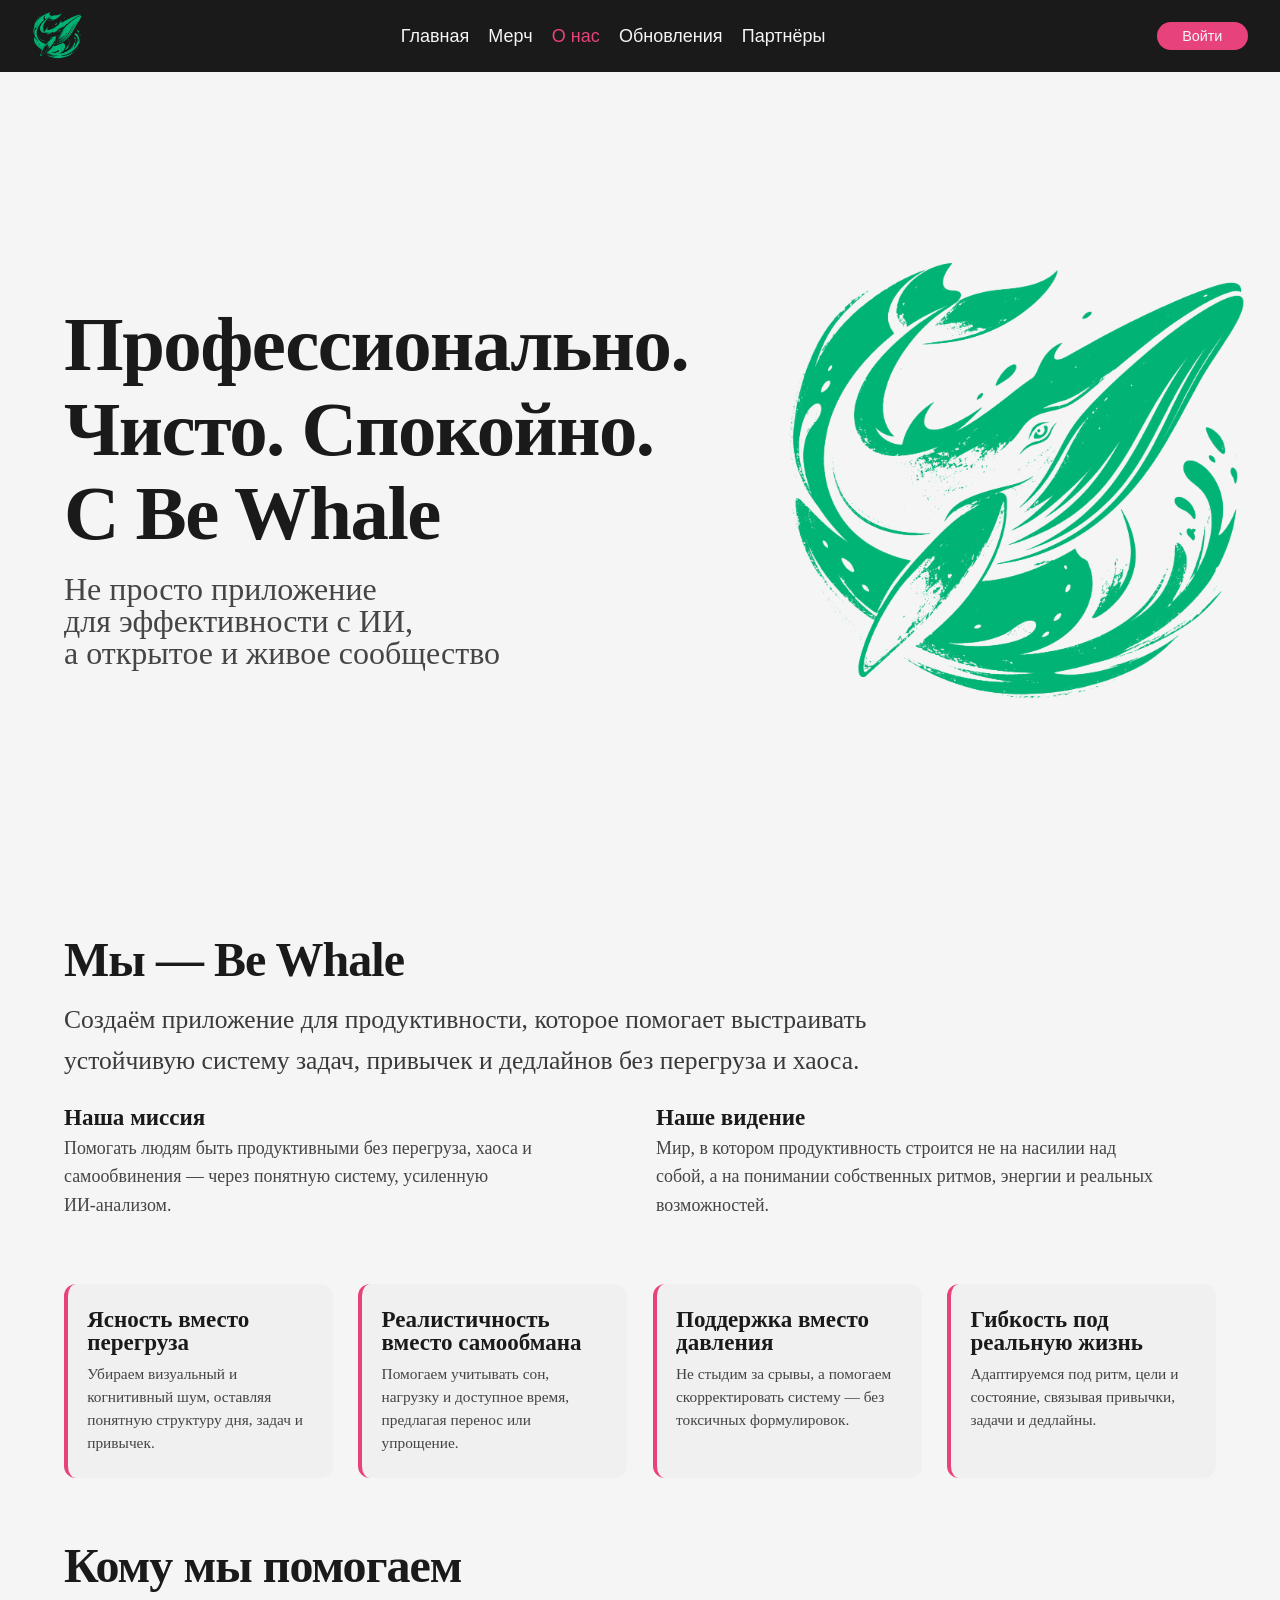
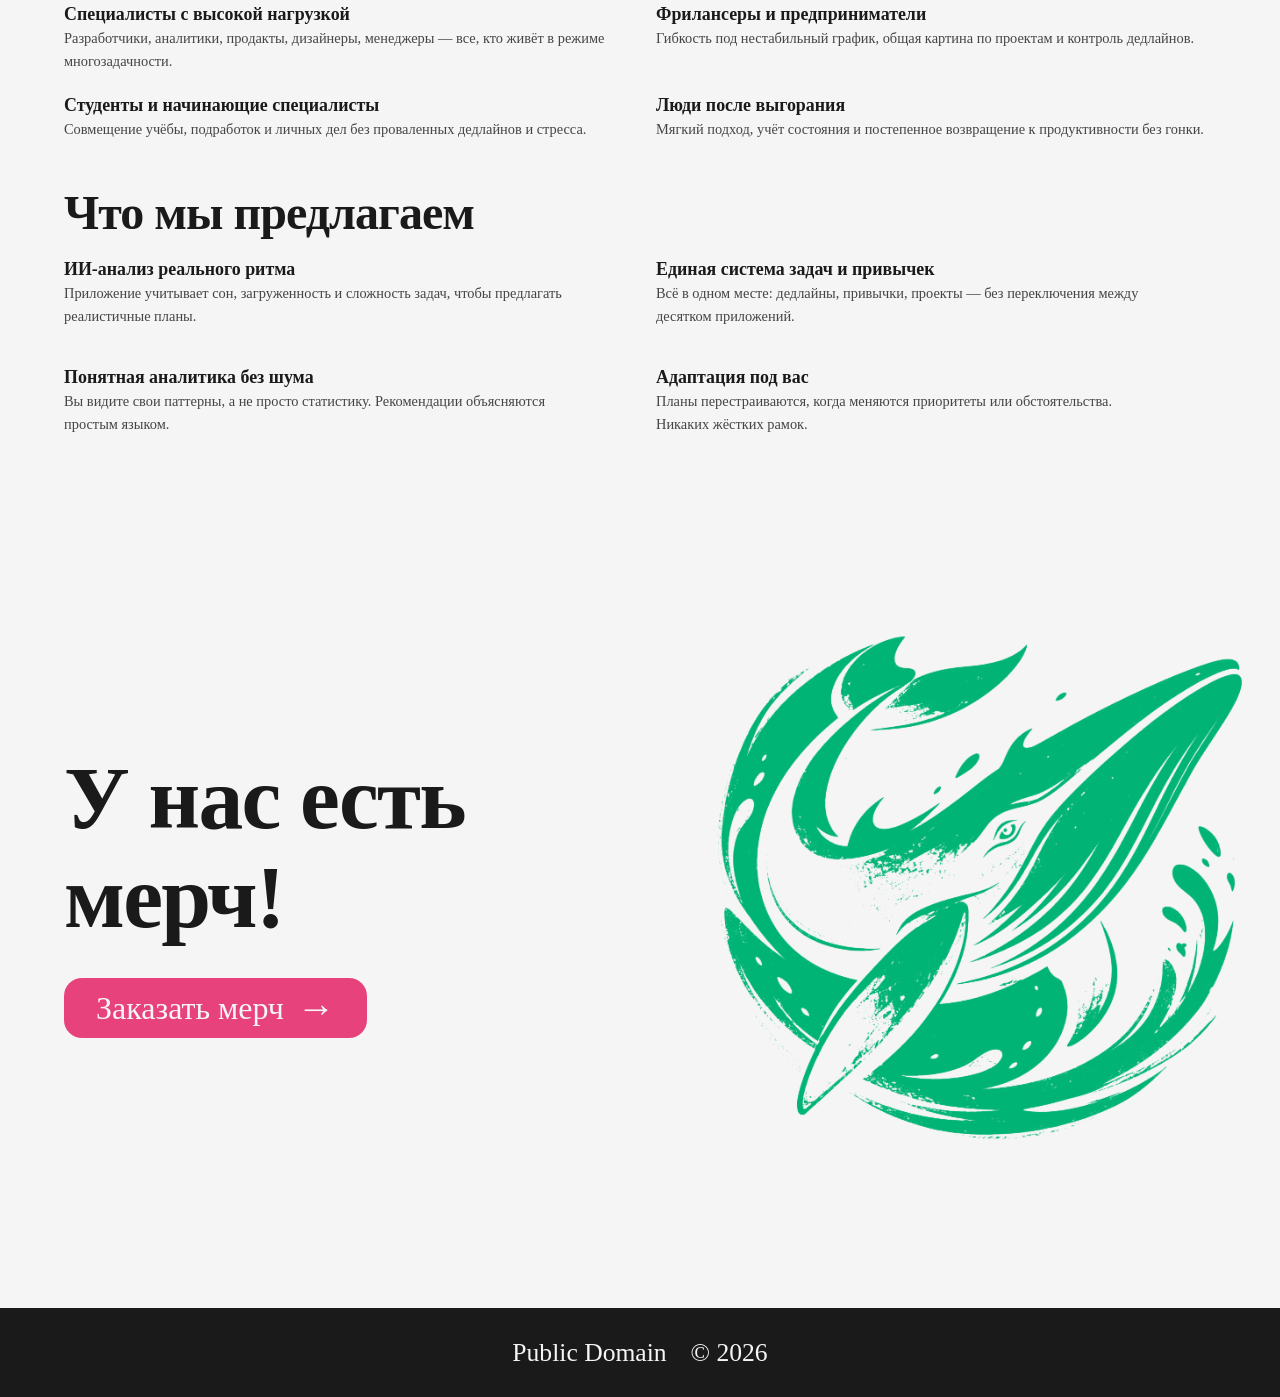
==== About/index.html @ fb54b2c3 "Add files via upload" ====
﻿<!DOCTYPE html>
<html lang="ru">
<head>
    <meta charset="UTF-8" />
    <title>О нас | Be Whale</title>
    <link rel="stylesheet" href="../styles/base.css" />
    <script src="/preload.js" defer data-base="../"></script>
    <script src="/anchor-scroll.js" defer></script>
    <link rel="icon" href="../assets/images/logo.png" />
    <meta name="viewport" content="width=device-width, initial-scale=1.0" />
</head>
<body>

<site-navigation base="../"></site-navigation>
<hero-banner base="../"></hero-banner>

<!-- ===== ОБНОВЛЁННАЯ СТРАНИЦА "О НАС" ===== -->
<section class="about-section">
    <div class="about-container">

        <!-- Кто мы (миссия + видение) -->
        <div class="about-block about-intro">
            <h2>Мы — Be Whale</h2>
            <p class="lead">
                Создаём приложение для продуктивности, которое помогает выстраивать устойчивую систему задач, привычек и дедлайнов без перегруза и хаоса.
            </p>
            <div class="mission-vision">
                <div>
                    <h3>Наша миссия</h3>
                    <p>Помогать людям быть продуктивными без перегруза, хаоса и самообвинения — через понятную систему, усиленную ИИ‑анализом.</p>
                </div>
                <div>
                    <h3>Наше видение</h3>
                    <p>Мир, в котором продуктивность строится не на насилии над собой, а на понимании собственных ритмов, энергии и реальных возможностей.</p>
                </div>
            </div>
        </div>

        <!-- Наши ценности (4 столбца) -->
        <div class="about-values">
            <div class="value-item">
                <h3>Ясность вместо перегруза</h3>
                <p>Убираем визуальный и когнитивный шум, оставляя понятную структуру дня, задач и привычек.</p>
            </div>
            <div class="value-item">
                <h3>Реалистичность вместо самообмана</h3>
                <p>Помогаем учитывать сон, нагрузку и доступное время, предлагая перенос или упрощение.</p>
            </div>
            <div class="value-item">
                <h3>Поддержка вместо давления</h3>
                <p>Не стыдим за срывы, а помогаем скорректировать систему — без токсичных формулировок.</p>
            </div>
            <div class="value-item">
                <h3>Гибкость под реальную жизнь</h3>
                <p>Адаптируемся под ритм, цели и состояние, связывая привычки, задачи и дедлайны.</p>
            </div>
        </div>

        <!-- Для кого мы -->
        <div class="about-block about-audience">
            <h2>Кому мы помогаем</h2>
            <div class="audience-grid">
                <div>
                    <h4>Специалисты с высокой нагрузкой</h4>
                    <p>Разработчики, аналитики, продакты, дизайнеры, менеджеры — все, кто живёт в режиме многозадачности.</p>
                </div>
                <div>
                    <h4>Фрилансеры и предприниматели</h4>
                    <p>Гибкость под нестабильный график, общая картина по проектам и контроль дедлайнов.</p>
                </div>
                <div>
                    <h4>Студенты и начинающие специалисты</h4>
                    <p>Совмещение учёбы, подработок и личных дел без проваленных дедлайнов и стресса.</p>
                </div>
                <div>
                    <h4>Люди после выгорания</h4>
                    <p>Мягкий подход, учёт состояния и постепенное возвращение к продуктивности без гонки.</p>
                </div>
            </div>
        </div>

        <!-- Что мы предлагаем (вместо ключевых характеристик) -->
        <div class="about-block about-offer">
            <h2>Что мы предлагаем</h2>
            <div class="offer-grid">
                <div class="offer-item">
                    <h4>ИИ‑анализ реального ритма</h4>
                    <p>Приложение учитывает сон, загруженность и сложность задач, чтобы предлагать реалистичные планы.</p>
                </div>
                <div class="offer-item">
                    <h4>Единая система задач и привычек</h4>
                    <p>Всё в одном месте: дедлайны, привычки, проекты — без переключения между десятком приложений.</p>
                </div>
                <div class="offer-item">
                    <h4>Понятная аналитика без шума</h4>
                    <p>Вы видите свои паттерны, а не просто статистику. Рекомендации объясняются простым языком.</p>
                </div>
                <div class="offer-item">
                    <h4>Адаптация под вас</h4>
                    <p>Планы перестраиваются, когда меняются приоритеты или обстоятельства. Никаких жёстких рамок.</p>
                </div>
            </div>
        </div>

    </div>
</section>

<merch-banner base="../"></merch-banner>

<footer class="site-footer">
    <span class="license">Public Domain</span>
    <span class="copyright">© 2026</span>
</footer>

<script type="module" src="/components/merch.js"></script>
<script type="module" src="/components/hero.js"></script>
<script type="module" src="/components/nav.js"></script>
</body>
</html>
---- styles/base.css ----
﻿@import url("reset.css");
@import url("variables.css");
@import url("global.css");
@import url("nav.css");
@import url("about.css");
@import url("hero.css");
@import url("merch.css");
@import url("news.css");
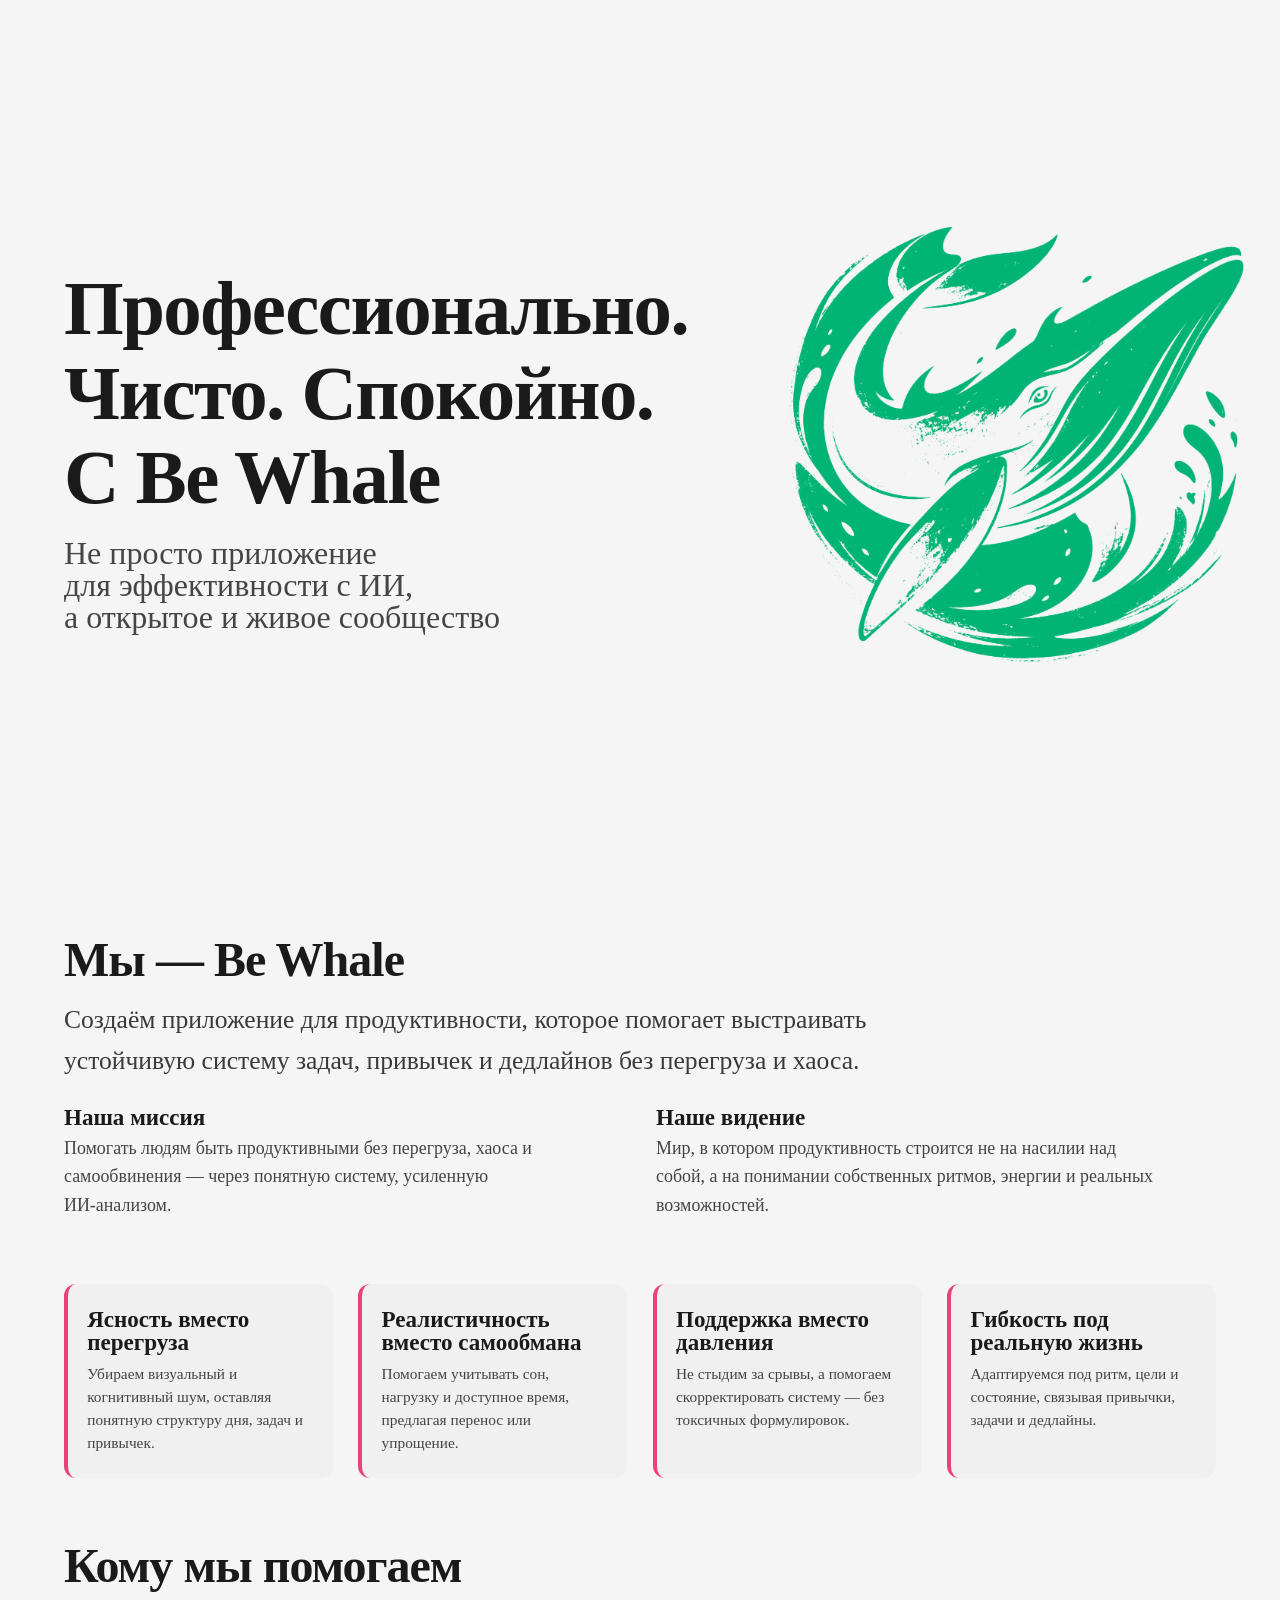
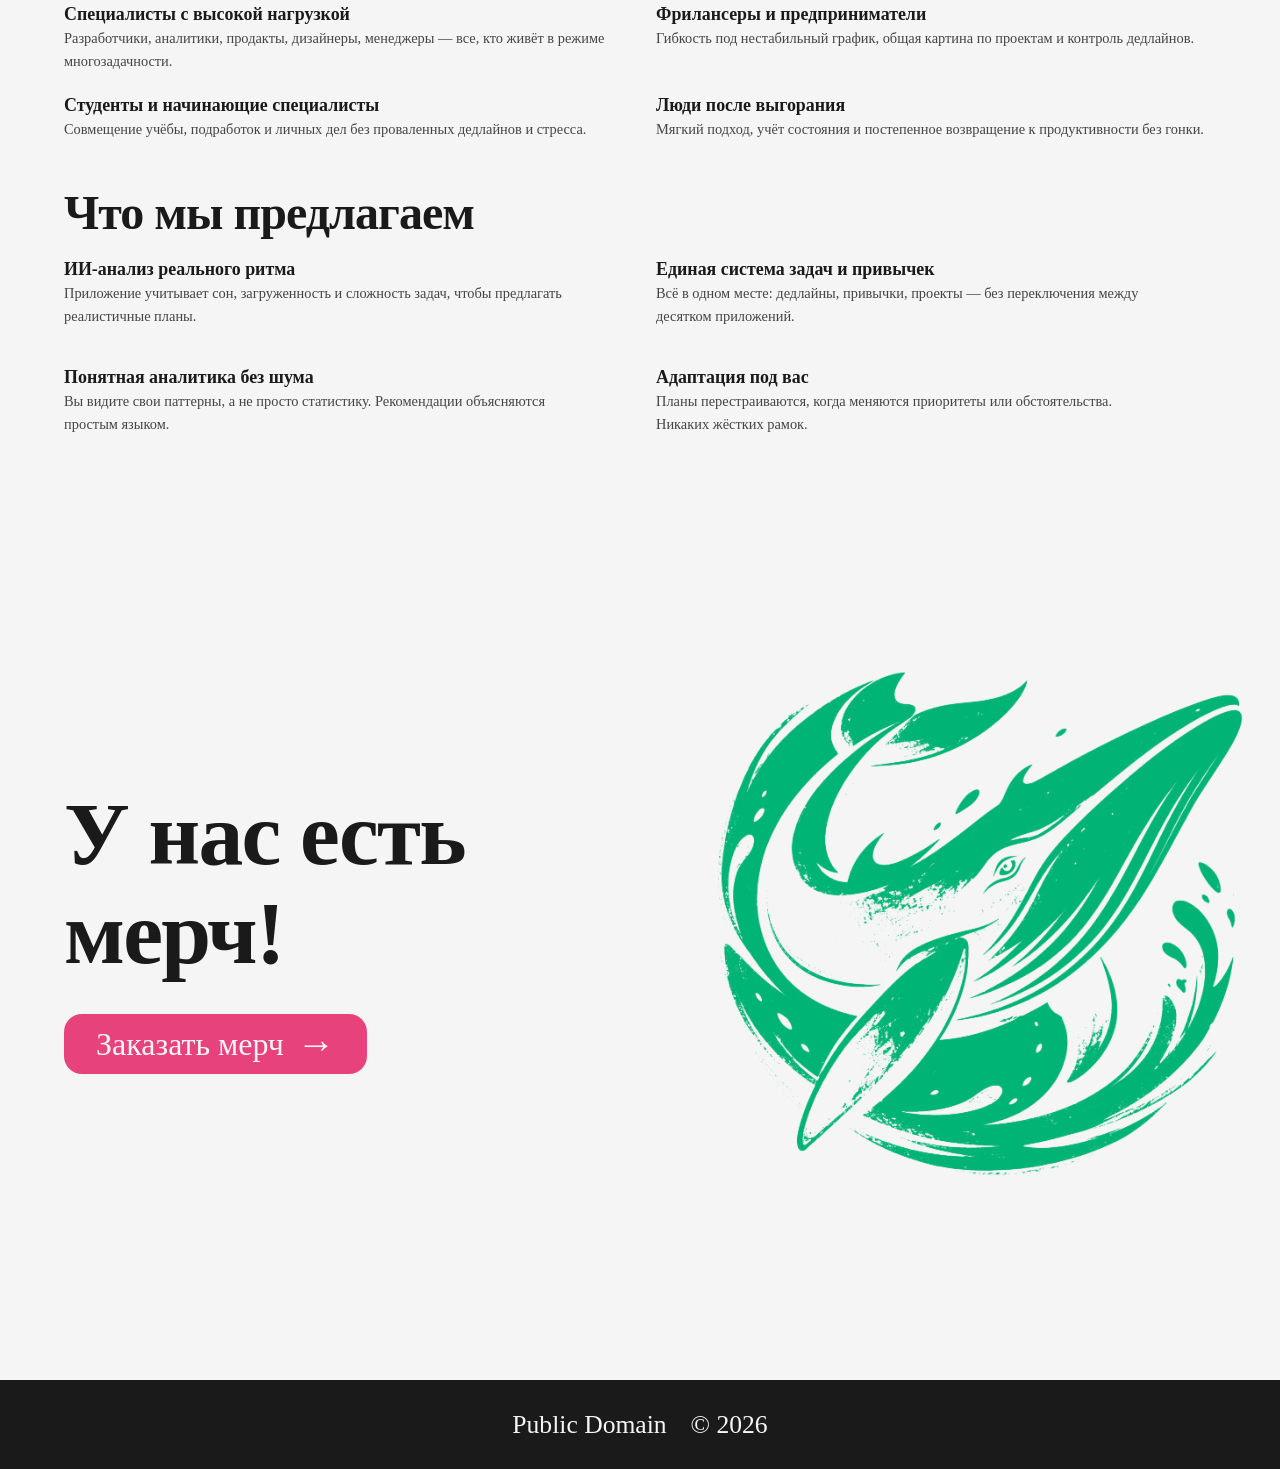
==== commit d938129f: "Add files via upload" ====
--- a/About/index.html
+++ b/About/index.html
@@ -4,8 +4,8 @@
     <meta charset="UTF-8" />
     <title>О нас | Be Whale</title>
     <link rel="stylesheet" href="../styles/base.css" />
-    <script src="/preload.js" defer data-base="../"></script>
-    <script src="/anchor-scroll.js" defer></script>
+    <script src="../preload.js" defer data-base="../"></script>
+    <script src="../anchor-scroll.js" defer></script>
     <link rel="icon" href="../assets/images/logo.png" />
     <meta name="viewport" content="width=device-width, initial-scale=1.0" />
 </head>
@@ -112,8 +112,8 @@
     <span class="copyright">© 2026</span>
 </footer>
 
-<script type="module" src="/components/merch.js"></script>
-<script type="module" src="/components/hero.js"></script>
-<script type="module" src="/components/nav.js"></script>
+<script type="module" src="../components/merch.js"></script>
+<script type="module" src="../components/hero.js"></script>
+<script type="module" src="../components/nav.js"></script>
 </body>
 </html>
